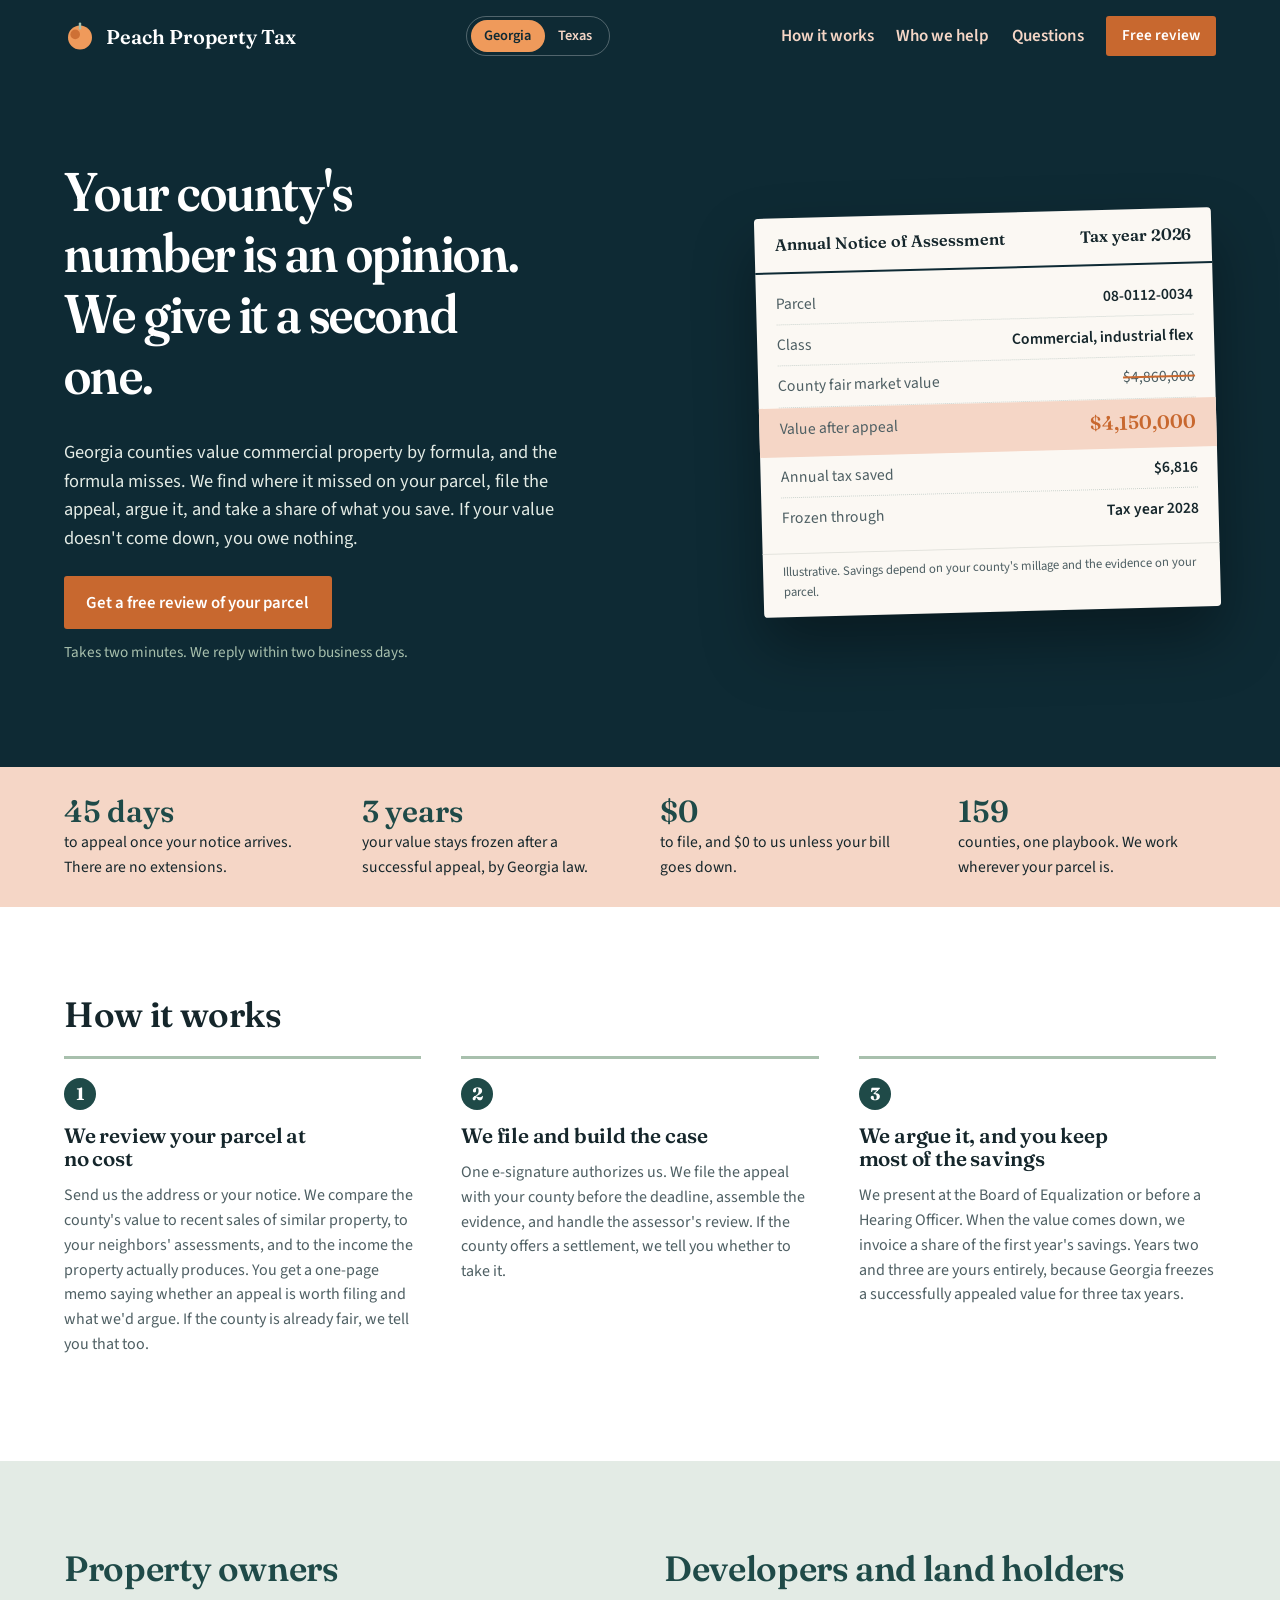
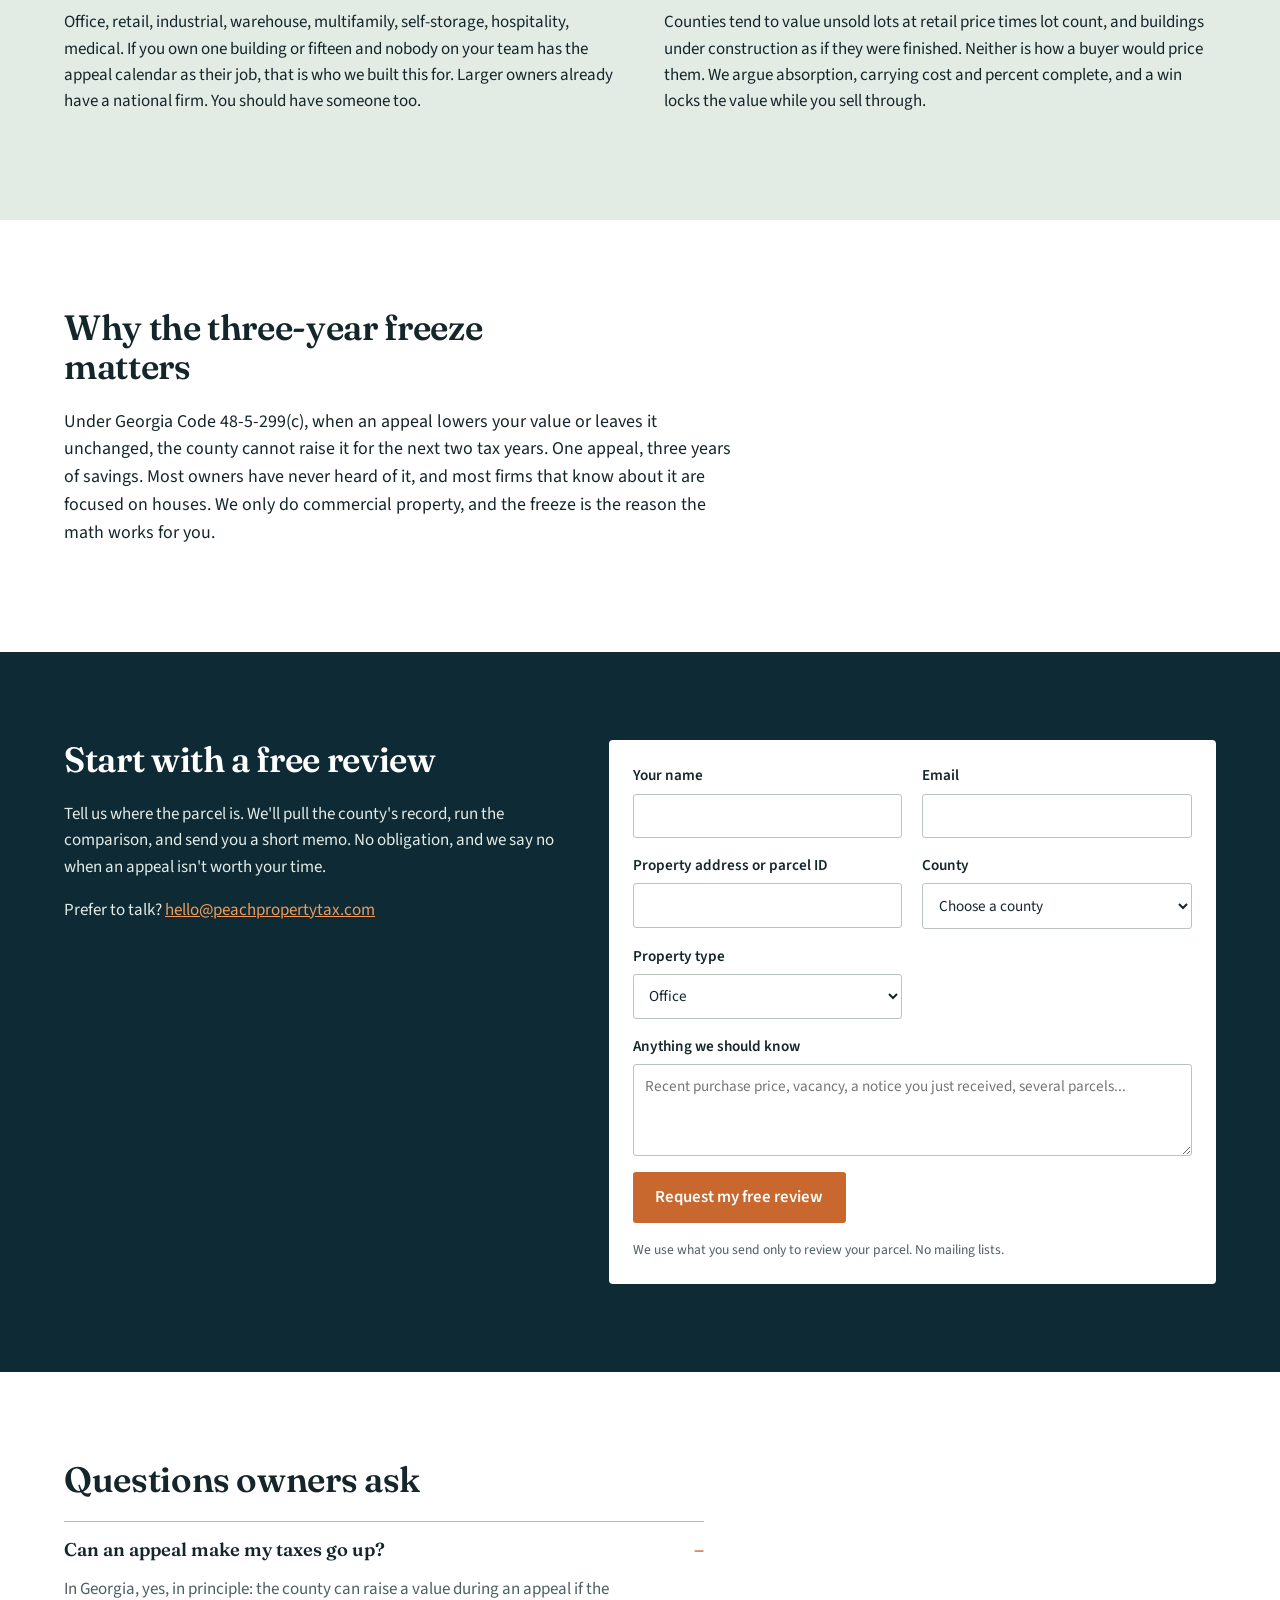
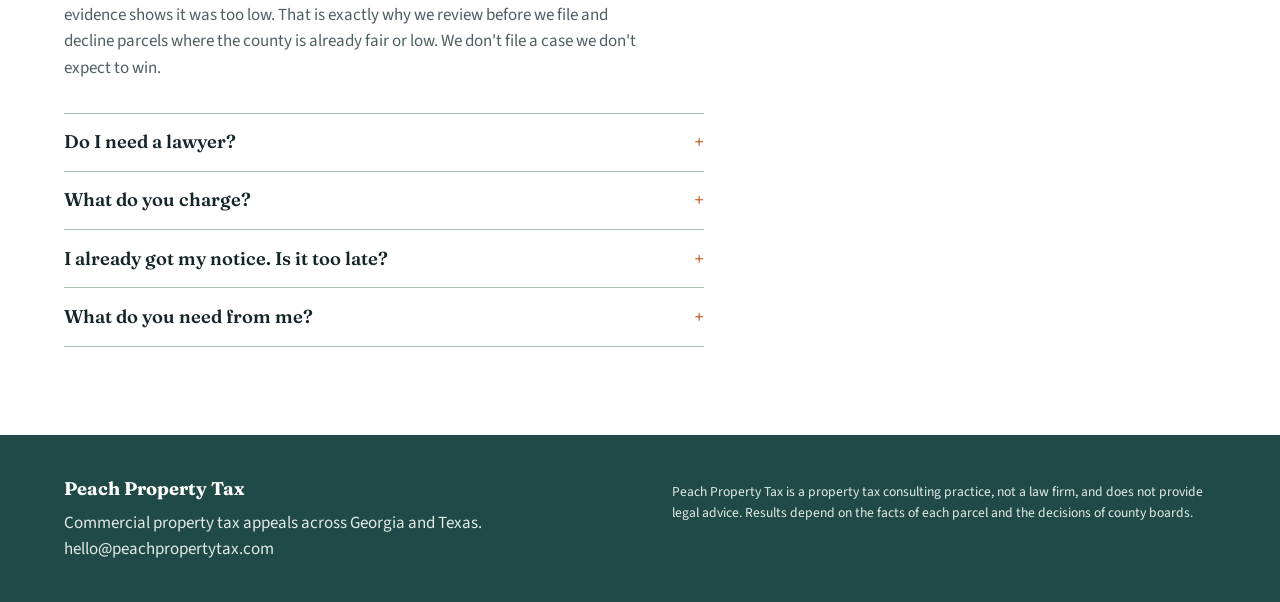
==== georgia/index.html @ 15904413 "Add Texas and a state chooser on the home page The home page now asks the visitor to pick Georgia or" ====
<!doctype html>
<html lang="en">
<head>
<meta charset="utf-8">
<meta name="viewport" content="width=device-width, initial-scale=1">
<title>Peach Property Tax | Commercial property tax appeals in Georgia</title>
<meta name="description" content="We appeal over-assessed commercial property across all 159 Georgia counties. Free review, no fee unless your taxes go down, and a win freezes your value for three years.">
<link rel="canonical" href="https://peachpropertytax.com/georgia/">
<meta property="og:title" content="Peach Property Tax">
<meta property="og:description" content="Commercial property tax appeals in Georgia. No savings, no fee.">
<meta property="og:url" content="https://peachpropertytax.com/georgia/">
<link rel="icon" href="/favicon.svg" type="image/svg+xml">
<link rel="preconnect" href="https://fonts.googleapis.com">
<link rel="preconnect" href="https://fonts.gstatic.com" crossorigin>
<link href="https://fonts.googleapis.com/css2?family=Fraunces:opsz,wght,SOFT@9..144,400;9..144,600;9..144,700,50&family=Source+Sans+3:wght@400;600&display=swap" rel="stylesheet">
<link rel="stylesheet" href="/styles.css">
</head>
<body>

<header class="top">
  <a class="brand" href="/">
    <svg class="mark" viewBox="0 0 40 40" aria-hidden="true"><circle cx="20" cy="22" r="15" fill="#EF9A5B"/><circle cx="14" cy="18" r="6" fill="#C8682F" opacity=".85"/><rect x="18.5" y="3" width="3" height="9" rx="1.5" fill="#A8C0AD"/></svg>
    <span>Peach Property Tax</span>
  </a>
  <p class="state-switch"><span>Georgia</span><a href="/texas/">Texas</a></p>
  <nav>
    <a href="#how">How it works</a>
    <a href="#who">Who we help</a>
    <a href="#faq">Questions</a>
    <a class="btn btn-small" href="#review">Free review</a>
  </nav>
</header>

<main>

<section class="hero">
  <div class="hero-copy">
    <h1>Your county's number is an opinion. We give it a second one.</h1>
    <p class="hero-sub">Georgia counties value commercial property by formula, and the formula misses. We find where it missed on your parcel, file the appeal, argue it, and take a share of what you save. If your value doesn't come down, you owe nothing.</p>
    <div class="hero-actions">
      <a class="btn" href="#review">Get a free review of your parcel</a>
      <span class="hero-note">Takes two minutes. We reply within two business days.</span>
    </div>
  </div>

  <figure class="notice" aria-label="Example: a Georgia assessment notice before and after appeal">
    <div class="notice-head">
      <span>Annual Notice of Assessment</span>
      <span>Tax year 2026</span>
    </div>
    <dl class="notice-body">
      <div><dt>Parcel</dt><dd>08-0112-0034</dd></div>
      <div><dt>Class</dt><dd>Commercial, industrial flex</dd></div>
      <div><dt>County fair market value</dt><dd class="struck">$4,860,000</dd></div>
      <div class="after"><dt>Value after appeal</dt><dd>$4,150,000</dd></div>
      <div><dt>Annual tax saved</dt><dd>$6,816</dd></div>
      <div><dt>Frozen through</dt><dd>Tax year 2028</dd></div>
    </dl>
    <figcaption>Illustrative. Savings depend on your county's millage and the evidence on your parcel.</figcaption>
  </figure>
</section>

<section class="band">
  <ul class="facts">
    <li><strong>45 days</strong><span>to appeal once your notice arrives. There are no extensions.</span></li>
    <li><strong>3 years</strong><span>your value stays frozen after a successful appeal, by Georgia law.</span></li>
    <li><strong>$0</strong><span>to file, and $0 to us unless your bill goes down.</span></li>
    <li><strong>159</strong><span>counties, one playbook. We work wherever your parcel is.</span></li>
  </ul>
</section>

<section id="how" class="how">
  <h2>How it works</h2>
  <ol class="steps">
    <li>
      <h3>We review your parcel at no cost</h3>
      <p>Send us the address or your notice. We compare the county's value to recent sales of similar property, to your neighbors' assessments, and to the income the property actually produces. You get a one-page memo saying whether an appeal is worth filing and what we'd argue. If the county is already fair, we tell you that too.</p>
    </li>
    <li>
      <h3>We file and build the case</h3>
      <p>One e-signature authorizes us. We file the appeal with your county before the deadline, assemble the evidence, and handle the assessor's review. If the county offers a settlement, we tell you whether to take it.</p>
    </li>
    <li>
      <h3>We argue it, and you keep most of the savings</h3>
      <p>We present at the Board of Equalization or before a Hearing Officer. When the value comes down, we invoice a share of the first year's savings. Years two and three are yours entirely, because Georgia freezes a successfully appealed value for three tax years.</p>
    </li>
  </ol>
</section>

<section id="who" class="who">
  <div class="who-col">
    <h2>Property owners</h2>
    <p>Office, retail, industrial, warehouse, multifamily, self-storage, hospitality, medical. If you own one building or fifteen and nobody on your team has the appeal calendar as their job, that is who we built this for. Larger owners already have a national firm. You should have someone too.</p>
  </div>
  <div class="who-col">
    <h2>Developers and land holders</h2>
    <p>Counties tend to value unsold lots at retail price times lot count, and buildings under construction as if they were finished. Neither is how a buyer would price them. We argue absorption, carrying cost and percent complete, and a win locks the value while you sell through.</p>
  </div>
</section>

<section class="freeze">
  <h2>Why the three-year freeze matters</h2>
  <p>Under Georgia Code 48-5-299(c), when an appeal lowers your value or leaves it unchanged, the county cannot raise it for the next two tax years. One appeal, three years of savings. Most owners have never heard of it, and most firms that know about it are focused on houses. We only do commercial property, and the freeze is the reason the math works for you.</p>
</section>

<section id="review" class="review">
  <div class="review-copy">
    <h2>Start with a free review</h2>
    <p>Tell us where the parcel is. We'll pull the county's record, run the comparison, and send you a short memo. No obligation, and we say no when an appeal isn't worth your time.</p>
    <p class="contact">Prefer to talk? <a href="mailto:hello@peachpropertytax.com">hello@peachpropertytax.com</a></p>
  </div>
  <form class="review-form" action="https://docs.google.com/forms/d/e/1FAIpQLSd4EeCjIpzTzG01UMTmD3GytNEbWbRJPGAK2iVNdnaNoaYWnw/formResponse" method="POST">
    <label>Your name <input name="entry.759031593" type="text" autocomplete="name" required></label>
    <label>Email <input name="entry.1476513969" type="email" autocomplete="email" required></label>
    <label>Property address or parcel ID <input name="entry.1258971545" type="text" required></label>
    <label>County
      <select name="entry.128116479" required>
        <option value="" disabled selected>Choose a county</option>
        <option value="Barrow, GA">Barrow</option><option value="Bartow, GA">Bartow</option><option value="Bibb, GA">Bibb</option><option value="Chatham, GA">Chatham</option><option value="Cherokee, GA">Cherokee</option><option value="Clarke, GA">Clarke</option><option value="Clayton, GA">Clayton</option><option value="Cobb, GA">Cobb</option><option value="Columbia, GA">Columbia</option><option value="Coweta, GA">Coweta</option><option value="DeKalb, GA">DeKalb</option><option value="Douglas, GA">Douglas</option><option value="Fayette, GA">Fayette</option><option value="Forsyth, GA">Forsyth</option><option value="Fulton, GA">Fulton</option><option value="Gwinnett, GA">Gwinnett</option><option value="Hall, GA">Hall</option><option value="Henry, GA">Henry</option><option value="Houston, GA">Houston</option><option value="Jackson, GA">Jackson</option><option value="Lowndes, GA">Lowndes</option><option value="Muscogee, GA">Muscogee</option><option value="Newton, GA">Newton</option><option value="Paulding, GA">Paulding</option><option value="Richmond, GA">Richmond</option><option value="Rockdale, GA">Rockdale</option><option value="Walton, GA">Walton</option><option value="Another county, GA">Another Georgia county</option>
      </select>
    </label>
    <label>Property type
      <select name="entry.396537001">
        <option>Office</option><option>Retail</option><option>Industrial or warehouse</option><option>Multifamily</option><option>Self-storage</option><option>Hospitality</option><option>Medical</option><option>Land or lots</option><option>Under construction</option><option>Other</option>
      </select>
    </label>
    <label class="full">Anything we should know <textarea name="entry.1347741047" rows="3" placeholder="Recent purchase price, vacancy, a notice you just received, several parcels..."></textarea></label>
    <button class="btn" type="submit">Request my free review</button>
    <p class="fine">We use what you send only to review your parcel. No mailing lists.</p>
  </form>
</section>

<section id="faq" class="faq">
  <h2>Questions owners ask</h2>
  <details open>
    <summary>Can an appeal make my taxes go up?</summary>
    <p>In Georgia, yes, in principle: the county can raise a value during an appeal if the evidence shows it was too low. That is exactly why we review before we file and decline parcels where the county is already fair or low. We don't file a case we don't expect to win.</p>
  </details>
  <details>
    <summary>Do I need a lawyer?</summary>
    <p>Not for the appeal. Georgia lets a non-attorney represent you before the Board of Tax Assessors, the Board of Equalization and a Hearing Officer, which is where almost every commercial appeal is resolved. If a case is worth taking to Superior Court, we refer it to counsel we work with.</p>
  </details>
  <details>
    <summary>What do you charge?</summary>
    <p>A percentage of the tax you save in the first year after the appeal, invoiced when your reduced bill is confirmed. Nothing up front, and nothing if the value doesn't come down. The percentage is set in your engagement letter before we file.</p>
  </details>
  <details>
    <summary>I already got my notice. Is it too late?</summary>
    <p>You have 45 days from the date printed on the notice. Send it to us today and we will tell you the deadline and whether there is enough time. If the window has closed, we put your parcel on our list for next year's notice.</p>
  </details>
  <details>
    <summary>What do you need from me?</summary>
    <p>For the review, just the address. If you engage us, one e-signature, and for income-producing property a rent roll and the last twelve months of operating statements help us build the strongest case. We handle the rest.</p>
  </details>
</section>

</main>

<footer class="foot">
  <div>
    <strong>Peach Property Tax</strong>
    <p>Commercial property tax appeals across Georgia and Texas.<br>hello@peachpropertytax.com</p>
  </div>
  <p class="foot-legal">Peach Property Tax is a property tax consulting practice, not a law firm, and does not provide legal advice. Results depend on the facts of each parcel and the decisions of county boards.</p>
</footer>


<script src="/form.js" defer></script>
</body>
</html>
---- styles.css ----
:root {
  --navy: #0E2A34;
  --teal: #1F4A48;
  --sage: #A8C0AD;
  --sage-light: #E3EBE5;
  --blush: #F5D6C6;
  --peach: #EF9A5B;
  --orange: #C8682F;
  --paper: #FFFFFF;
  --ink: #15262B;
  --ink-soft: #4E5F63;
  --display: "Fraunces", Georgia, serif;
  --text: "Source Sans 3", "Helvetica Neue", Arial, sans-serif;
  --measure: 36rem;
  --gutter: clamp(1.25rem, 5vw, 4.5rem);
}

* { box-sizing: border-box; }
html { scroll-behavior: smooth; }
@media (prefers-reduced-motion: reduce) { html { scroll-behavior: auto; } }

body {
  margin: 0;
  font-family: var(--text);
  font-size: 1.0625rem;
  line-height: 1.55;
  color: var(--ink);
  background: var(--paper);
}

h1, h2, h3 { font-family: var(--display); font-weight: 600; line-height: 1.12; margin: 0 0 .6em; letter-spacing: -0.01em; }
h1 { font-size: clamp(2.1rem, 4.6vw, 3.4rem); font-variation-settings: "SOFT" 50, "opsz" 144; }
h2 { font-size: clamp(1.6rem, 3vw, 2.2rem); }
h3 { font-size: 1.3rem; }
p { margin: 0 0 1em; max-width: var(--measure); }
a { color: var(--teal); }
a:focus-visible, button:focus-visible, input:focus-visible, select:focus-visible, textarea:focus-visible, summary:focus-visible {
  outline: 3px solid var(--peach); outline-offset: 2px;
}

.btn {
  display: inline-block;
  background: var(--orange);
  color: #fff;
  text-decoration: none;
  font-weight: 600;
  padding: .85rem 1.4rem;
  border: 0;
  border-radius: 3px;
  font-family: var(--text);
  font-size: 1.05rem;
  cursor: pointer;
}
.btn:hover { background: #B35A26; }
.btn-small { padding: .5rem 1rem; font-size: .95rem; }

/* header */
.top {
  display: flex; align-items: center; justify-content: space-between; gap: 1rem; flex-wrap: wrap;
  padding: 1rem var(--gutter);
  background: var(--navy);
}
.brand { display: flex; align-items: center; gap: .6rem; color: #fff; text-decoration: none; font-family: var(--display); font-weight: 600; font-size: 1.25rem; }
.mark { width: 32px; height: 32px; }
.top nav { display: flex; align-items: center; gap: 1.4rem; }
.top nav a { color: var(--blush); text-decoration: none; font-weight: 600; }
.top nav a.btn { color: #fff; }

/* hero */
.hero {
  background: var(--navy);
  color: #fff;
  padding: clamp(2.5rem, 7vw, 6rem) var(--gutter) clamp(3rem, 8vw, 7rem);
  display: grid;
  grid-template-columns: minmax(0, 1.15fr) minmax(0, .85fr);
  gap: clamp(2rem, 6vw, 6rem);
  align-items: center;
}
.hero h1 { color: #fff; max-width: 14ch; }
.hero-sub { color: var(--sage-light); font-size: 1.15rem; max-width: 34rem; }
.hero-actions { display: flex; flex-direction: column; gap: .7rem; align-items: flex-start; margin-top: 1.5rem; }
.hero-note { color: var(--sage); font-size: .95rem; }

/* the notice */
.notice {
  margin: 0;
  background: #FBF8F3;
  color: var(--ink);
  border-radius: 4px;
  box-shadow: 0 30px 60px rgba(0,0,0,.35);
  transform: rotate(-1.5deg);
  font-size: .98rem;
}
.notice-head {
  display: flex; justify-content: space-between; gap: 1rem;
  padding: .9rem 1.25rem;
  border-bottom: 2px solid var(--navy);
  font-family: var(--display); font-weight: 600; font-size: 1.02rem;
}
.notice-body { margin: 0; padding: .6rem 1.25rem .9rem; }
.notice-body > div { display: flex; justify-content: space-between; gap: 1rem; padding: .5rem 0; border-bottom: 1px dotted #CBD3CE; }
.notice-body > div:last-child { border-bottom: 0; }
.notice-body dt { color: var(--ink-soft); }
.notice-body dd { margin: 0; font-weight: 600; font-variant-numeric: tabular-nums; }
.notice-body .struck { text-decoration: line-through; text-decoration-color: var(--orange); text-decoration-thickness: 2px; color: var(--ink-soft); font-weight: 400; }
.notice-body .after { background: var(--blush); margin: 0 -1.25rem; padding: .6rem 1.25rem; border-bottom: 0; }
.notice-body .after dd { color: var(--orange); font-size: 1.2rem; font-family: var(--display); }
.notice figcaption { padding: .6rem 1.25rem .9rem; font-size: .8rem; color: var(--ink-soft); border-top: 1px solid #E3E3DD; }

/* facts band */
.band { background: var(--blush); padding: 1.75rem var(--gutter); }
.facts { list-style: none; margin: 0; padding: 0; display: grid; grid-template-columns: repeat(4, 1fr); gap: 1.5rem 2.5rem; }
.facts li { display: flex; flex-direction: column; gap: .15rem; }
.facts strong { font-family: var(--display); font-size: 1.9rem; font-weight: 600; color: var(--teal); line-height: 1.1; }
.facts span { color: var(--ink); font-size: .98rem; }

/* how */
.how { padding: clamp(3rem, 7vw, 5.5rem) var(--gutter); }
.steps { list-style: none; margin: 0; padding: 0; counter-reset: step; display: grid; grid-template-columns: repeat(3, 1fr); gap: 2.5rem; }
.steps li { counter-increment: step; border-top: 3px solid var(--sage); padding-top: 1.2rem; position: relative; }
.steps li::before {
  content: counter(step);
  font-family: var(--display); font-weight: 700; font-size: 1.1rem;
  color: #fff; background: var(--teal);
  width: 2rem; height: 2rem; border-radius: 50%;
  display: inline-flex; align-items: center; justify-content: center;
  margin-bottom: .9rem;
}
.steps h3 { max-width: 18ch; }
.steps p { color: var(--ink-soft); font-size: 1rem; }

/* who */
.who { background: var(--sage-light); padding: clamp(3rem, 7vw, 5.5rem) var(--gutter); display: grid; grid-template-columns: 1fr 1fr; gap: 3rem; }
.who h2 { color: var(--teal); }

/* freeze */
.freeze { padding: clamp(3rem, 7vw, 5.5rem) var(--gutter); }
.freeze h2 { max-width: 22ch; }
.freeze p { max-width: 42rem; font-size: 1.12rem; }

/* review */
.review { background: var(--navy); color: #fff; padding: clamp(3rem, 7vw, 5.5rem) var(--gutter); display: grid; grid-template-columns: minmax(0, .9fr) minmax(0, 1.1fr); gap: 3rem; align-items: start; }
.review h2 { color: #fff; }
.review p { color: var(--sage-light); }
.review .contact a { color: var(--peach); }
.review-form { display: grid; grid-template-columns: 1fr 1fr; gap: 1rem 1.25rem; background: #fff; color: var(--ink); padding: 1.5rem; border-radius: 4px; }
.review-form label { display: flex; flex-direction: column; gap: .35rem; font-weight: 600; font-size: .95rem; }
.review-form .full { grid-column: 1 / -1; }
.review-form input, .review-form select, .review-form textarea {
  font: inherit; font-weight: 400; padding: .6rem .7rem; border: 1px solid #B9C4BE; border-radius: 3px; background: #fff; color: var(--ink);
}
.review-form textarea { resize: vertical; }
.review-form .btn { grid-column: 1 / -1; justify-self: start; }
.review-form .fine { grid-column: 1 / -1; font-size: .85rem; color: var(--ink-soft); margin: 0; }
.review-done { background: #fff; color: var(--ink); padding: 1.5rem; border-radius: 4px; }
.review-done h3 { font-family: var(--display); font-size: 1.35rem; margin: 0 0 .5rem; }
.review-done p { color: var(--ink-soft); margin: 0; }
.review-done a { color: var(--orange); }

/* faq */
.faq { padding: clamp(3rem, 7vw, 5.5rem) var(--gutter); max-width: 48rem; }
.faq details { border-top: 1px solid var(--sage); padding: .9rem 0; }
.faq details:last-child { border-bottom: 1px solid var(--sage); }
.faq summary { cursor: pointer; font-family: var(--display); font-weight: 600; font-size: 1.15rem; list-style: none; display: flex; justify-content: space-between; gap: 1rem; }
.faq summary::-webkit-details-marker { display: none; }
.faq summary::after { content: "+"; color: var(--orange); font-weight: 700; }
.faq details[open] summary::after { content: "\2013"; }
.faq details p { margin-top: .7rem; color: var(--ink-soft); }

/* footer */
.foot { background: var(--teal); color: #fff; padding: 2.5rem var(--gutter); display: flex; justify-content: space-between; gap: 2rem; flex-wrap: wrap; }
.foot strong { font-family: var(--display); font-size: 1.15rem; }
.foot p { color: var(--sage-light); margin: .4rem 0 0; }
.foot-legal { max-width: 34rem; font-size: .85rem; }

@media (max-width: 860px) {
  .hero, .who, .review { grid-template-columns: 1fr; }
  .hero h1 { max-width: none; }
  .notice { transform: none; margin-top: 1rem; }
  .facts { grid-template-columns: 1fr 1fr; }
  .steps { grid-template-columns: 1fr; }
  .review-form { grid-template-columns: 1fr; }
  .top nav { gap: 1rem; font-size: .95rem; }
}
@media (max-width: 480px) {
  .facts { grid-template-columns: 1fr; }
  .top nav a:not(.btn) { display: none; }
}

/* state switch (state pages) */
.state-switch { margin: 0; display: inline-flex; border: 1px solid rgba(255,255,255,.28); border-radius: 999px; padding: .2rem; font-size: .9rem; font-weight: 600; }
.state-switch span, .state-switch a { padding: .3rem .85rem; border-radius: 999px; text-decoration: none; }
.state-switch span { background: var(--peach); color: var(--navy); }
.state-switch a { color: var(--blush); }
.state-switch a:hover { color: #fff; }
.hero h1.wide { max-width: 17ch; }

/* state chooser (home) */
.choose { background: var(--navy); color: #fff; padding: clamp(2.5rem, 7vw, 6rem) var(--gutter) clamp(3rem, 8vw, 6rem); }
.choose h1 { color: #fff; max-width: 18ch; }
.choose .hero-sub { max-width: 40rem; }
.states { display: grid; grid-template-columns: 1fr 1fr; gap: clamp(1.5rem, 4vw, 3rem); margin-top: clamp(2rem, 5vw, 3.5rem); }
.state { background: #FBF8F3; color: var(--ink); border-radius: 4px; padding: clamp(1.4rem, 3vw, 2rem); display: flex; flex-direction: column; box-shadow: 0 30px 60px rgba(0,0,0,.35); }
.state-kicker { margin: 0 0 .4rem; font-size: .85rem; letter-spacing: .1em; text-transform: uppercase; color: var(--orange); font-weight: 600; }
.state h2 { color: var(--teal); font-size: clamp(1.5rem, 2.4vw, 1.9rem); margin-bottom: .6rem; }
.state ul { list-style: none; margin: 0 0 1.5rem; padding: 0; display: grid; gap: .45rem; color: var(--ink-soft); }
.state li { padding-left: 1.1rem; position: relative; }
.state li::before { content: ""; position: absolute; left: 0; top: .65em; width: .5rem; height: .5rem; border-radius: 50%; background: var(--peach); }
.state-actions { margin-top: auto; display: flex; flex-wrap: wrap; align-items: center; gap: .6rem 1.25rem; }
.state-link { color: var(--teal); font-weight: 600; }
@media (max-width: 860px) {
  .states { grid-template-columns: 1fr; }
  .top { row-gap: .75rem; }
}
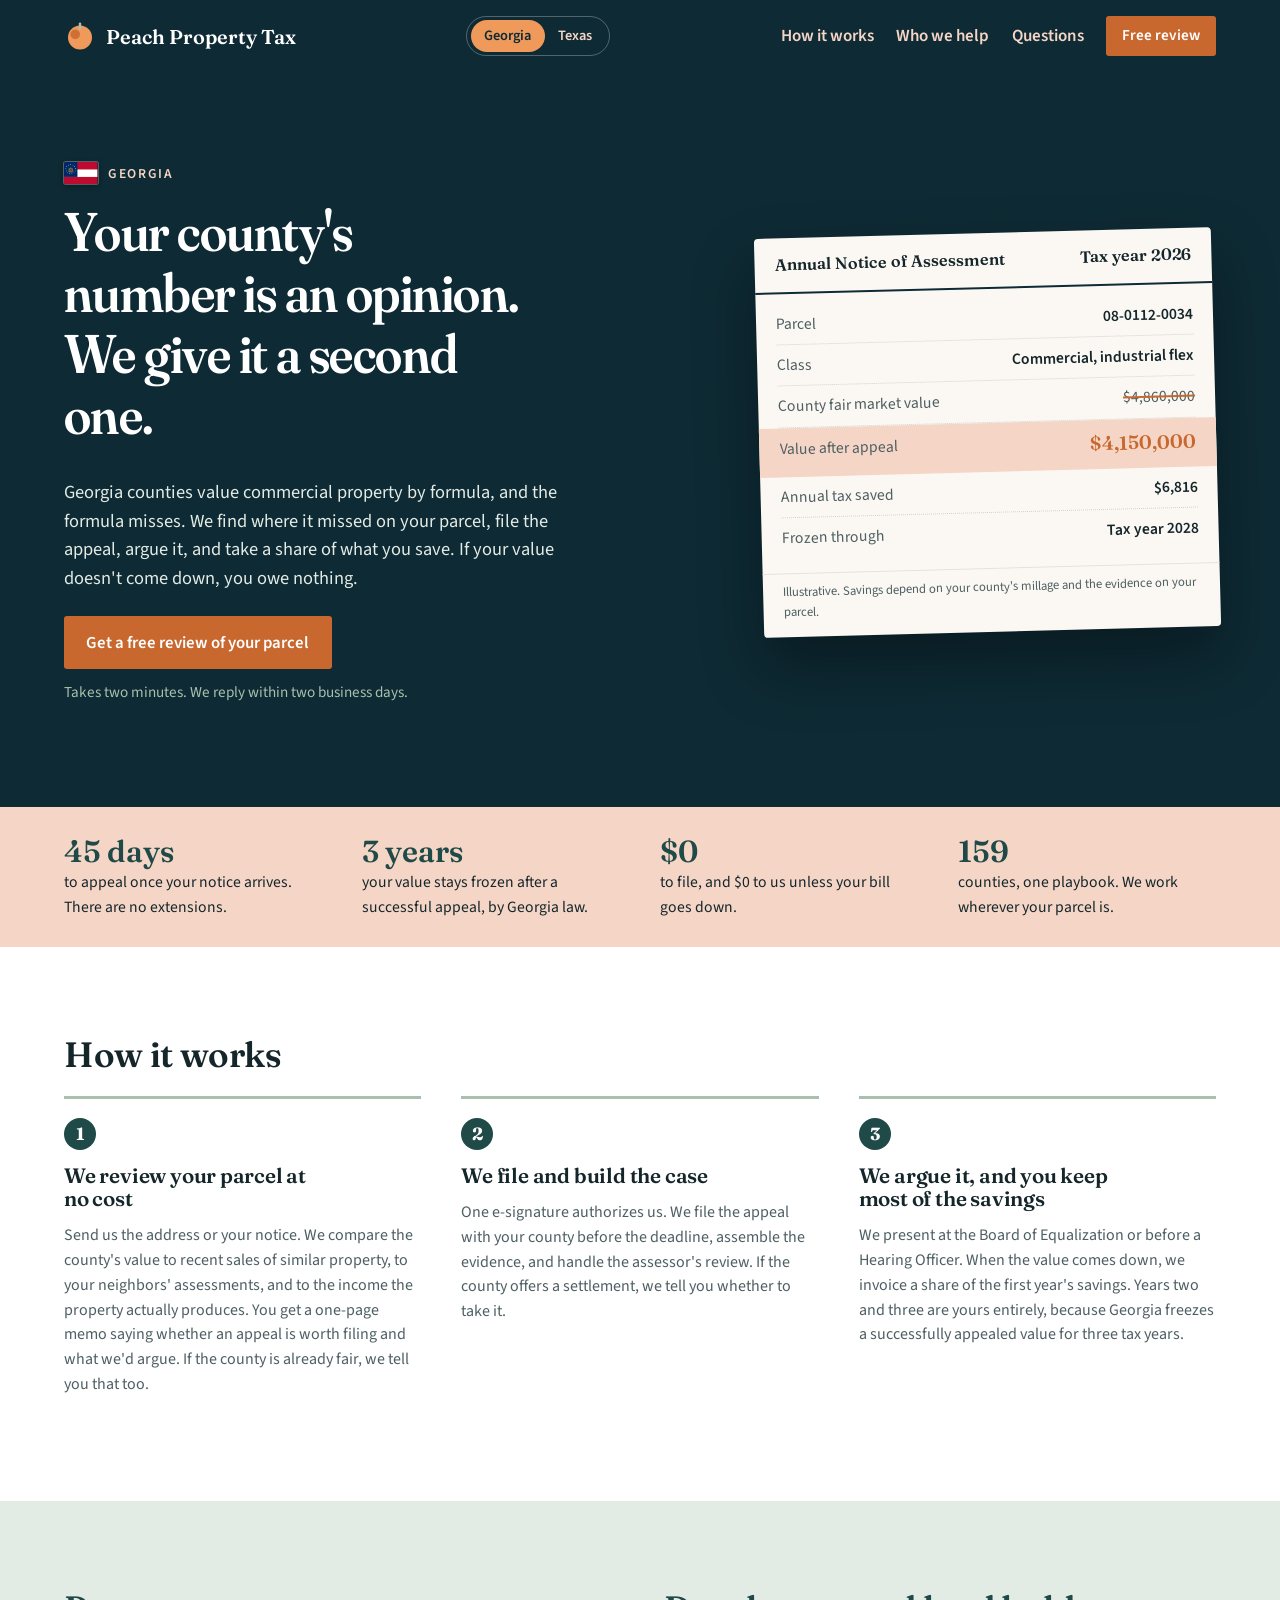
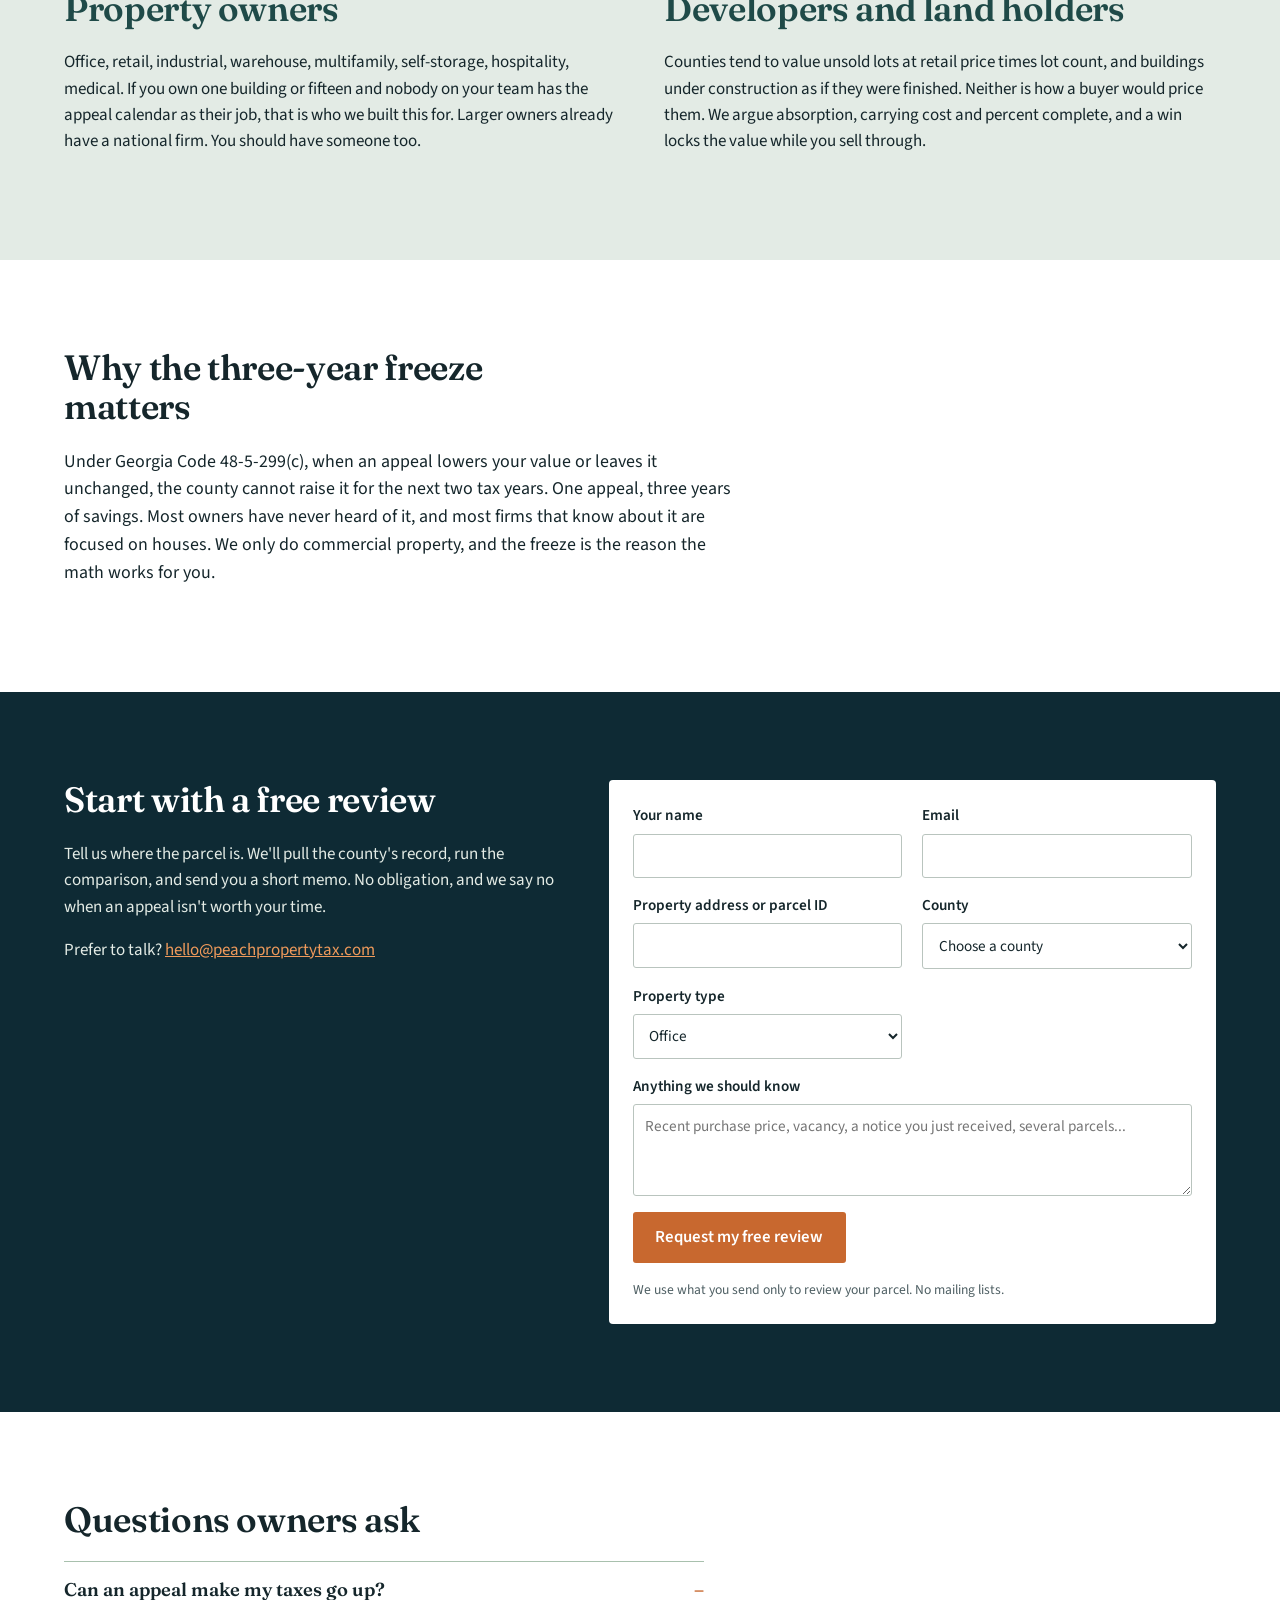
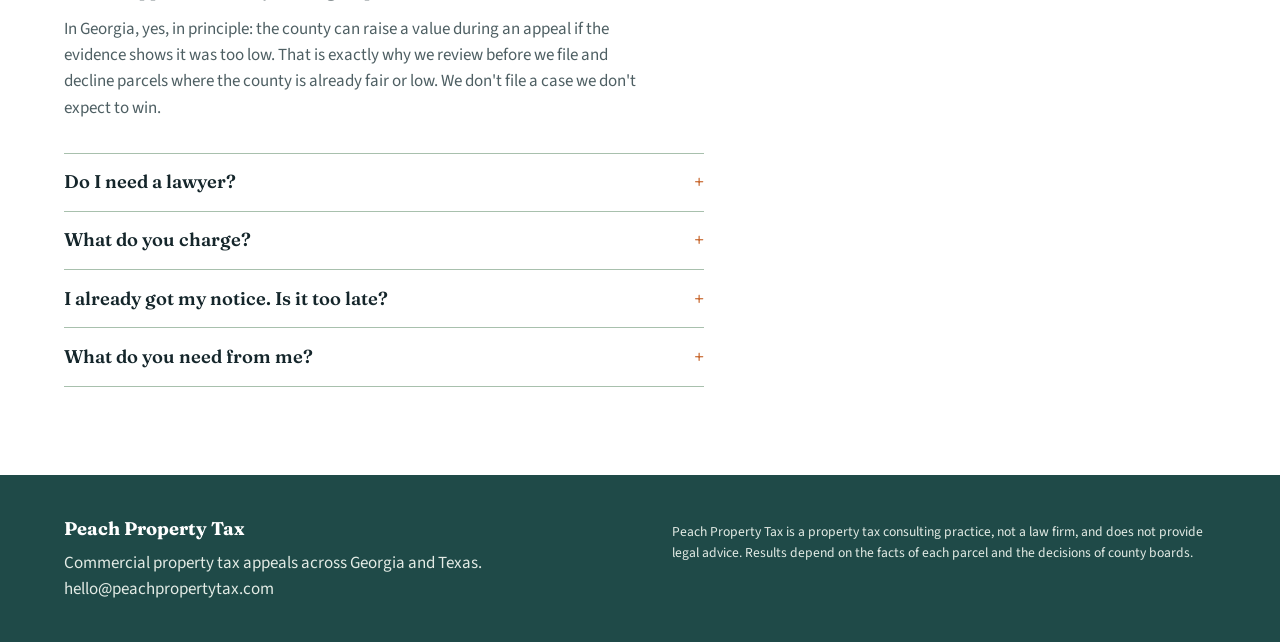
==== commit c165e1f5: "Add state flags to the home cards and state page heroes Georgia and Texas flags drawn as a small SVG" ====
--- a/georgia/index.html
+++ b/georgia/index.html
@@ -35,6 +35,7 @@
 
 <section class="hero">
   <div class="hero-copy">
+    <p class="hero-eyebrow"><svg class="flag" aria-hidden="true" focusable="false"><use href="/flags.svg#ga"></use></svg><span>Georgia</span></p>
     <h1>Your county's number is an opinion. We give it a second one.</h1>
     <p class="hero-sub">Georgia counties value commercial property by formula, and the formula misses. We find where it missed on your parcel, file the appeal, argue it, and take a share of what you save. If your value doesn't come down, you owe nothing.</p>
     <div class="hero-actions">
@@ -110,13 +111,14 @@
     <p class="contact">Prefer to talk? <a href="mailto:hello@peachpropertytax.com">hello@peachpropertytax.com</a></p>
   </div>
   <form class="review-form" action="https://docs.google.com/forms/d/e/1FAIpQLSd4EeCjIpzTzG01UMTmD3GytNEbWbRJPGAK2iVNdnaNoaYWnw/formResponse" method="POST">
+    <input type="hidden" name="entry.110931951" value="Georgia">
     <label>Your name <input name="entry.759031593" type="text" autocomplete="name" required></label>
     <label>Email <input name="entry.1476513969" type="email" autocomplete="email" required></label>
     <label>Property address or parcel ID <input name="entry.1258971545" type="text" required></label>
     <label>County
       <select name="entry.128116479" required>
         <option value="" disabled selected>Choose a county</option>
-        <option value="Barrow, GA">Barrow</option><option value="Bartow, GA">Bartow</option><option value="Bibb, GA">Bibb</option><option value="Chatham, GA">Chatham</option><option value="Cherokee, GA">Cherokee</option><option value="Clarke, GA">Clarke</option><option value="Clayton, GA">Clayton</option><option value="Cobb, GA">Cobb</option><option value="Columbia, GA">Columbia</option><option value="Coweta, GA">Coweta</option><option value="DeKalb, GA">DeKalb</option><option value="Douglas, GA">Douglas</option><option value="Fayette, GA">Fayette</option><option value="Forsyth, GA">Forsyth</option><option value="Fulton, GA">Fulton</option><option value="Gwinnett, GA">Gwinnett</option><option value="Hall, GA">Hall</option><option value="Henry, GA">Henry</option><option value="Houston, GA">Houston</option><option value="Jackson, GA">Jackson</option><option value="Lowndes, GA">Lowndes</option><option value="Muscogee, GA">Muscogee</option><option value="Newton, GA">Newton</option><option value="Paulding, GA">Paulding</option><option value="Richmond, GA">Richmond</option><option value="Rockdale, GA">Rockdale</option><option value="Walton, GA">Walton</option><option value="Another county, GA">Another Georgia county</option>
+        <option>Barrow</option><option>Bartow</option><option>Bibb</option><option>Chatham</option><option>Cherokee</option><option>Clarke</option><option>Clayton</option><option>Cobb</option><option>Columbia</option><option>Coweta</option><option>DeKalb</option><option>Douglas</option><option>Fayette</option><option>Forsyth</option><option>Fulton</option><option>Gwinnett</option><option>Hall</option><option>Henry</option><option>Houston</option><option>Jackson</option><option>Lowndes</option><option>Muscogee</option><option>Newton</option><option>Paulding</option><option>Richmond</option><option>Rockdale</option><option>Walton</option><option>Another Georgia county</option>
       </select>
     </label>
     <label>Property type
--- a/styles.css
+++ b/styles.css
@@ -212,3 +212,9 @@
   .states { grid-template-columns: 1fr; }
   .top { row-gap: .75rem; }
 }
+
+/* state flags */
+.flag { width: 2.1rem; height: 1.4rem; flex: none; border-radius: 2px; box-shadow: 0 0 0 1px rgba(21,38,43,.14), 0 1px 2px rgba(0,0,0,.12); }
+.state-kicker { display: flex; align-items: center; gap: .65rem; }
+.hero-eyebrow { display: inline-flex; align-items: center; gap: .65rem; margin: 0 0 1.1rem; color: var(--blush); font-size: .85rem; letter-spacing: .12em; text-transform: uppercase; font-weight: 600; }
+.hero-eyebrow .flag { box-shadow: 0 0 0 1px rgba(255,255,255,.28), 0 2px 6px rgba(0,0,0,.35); }
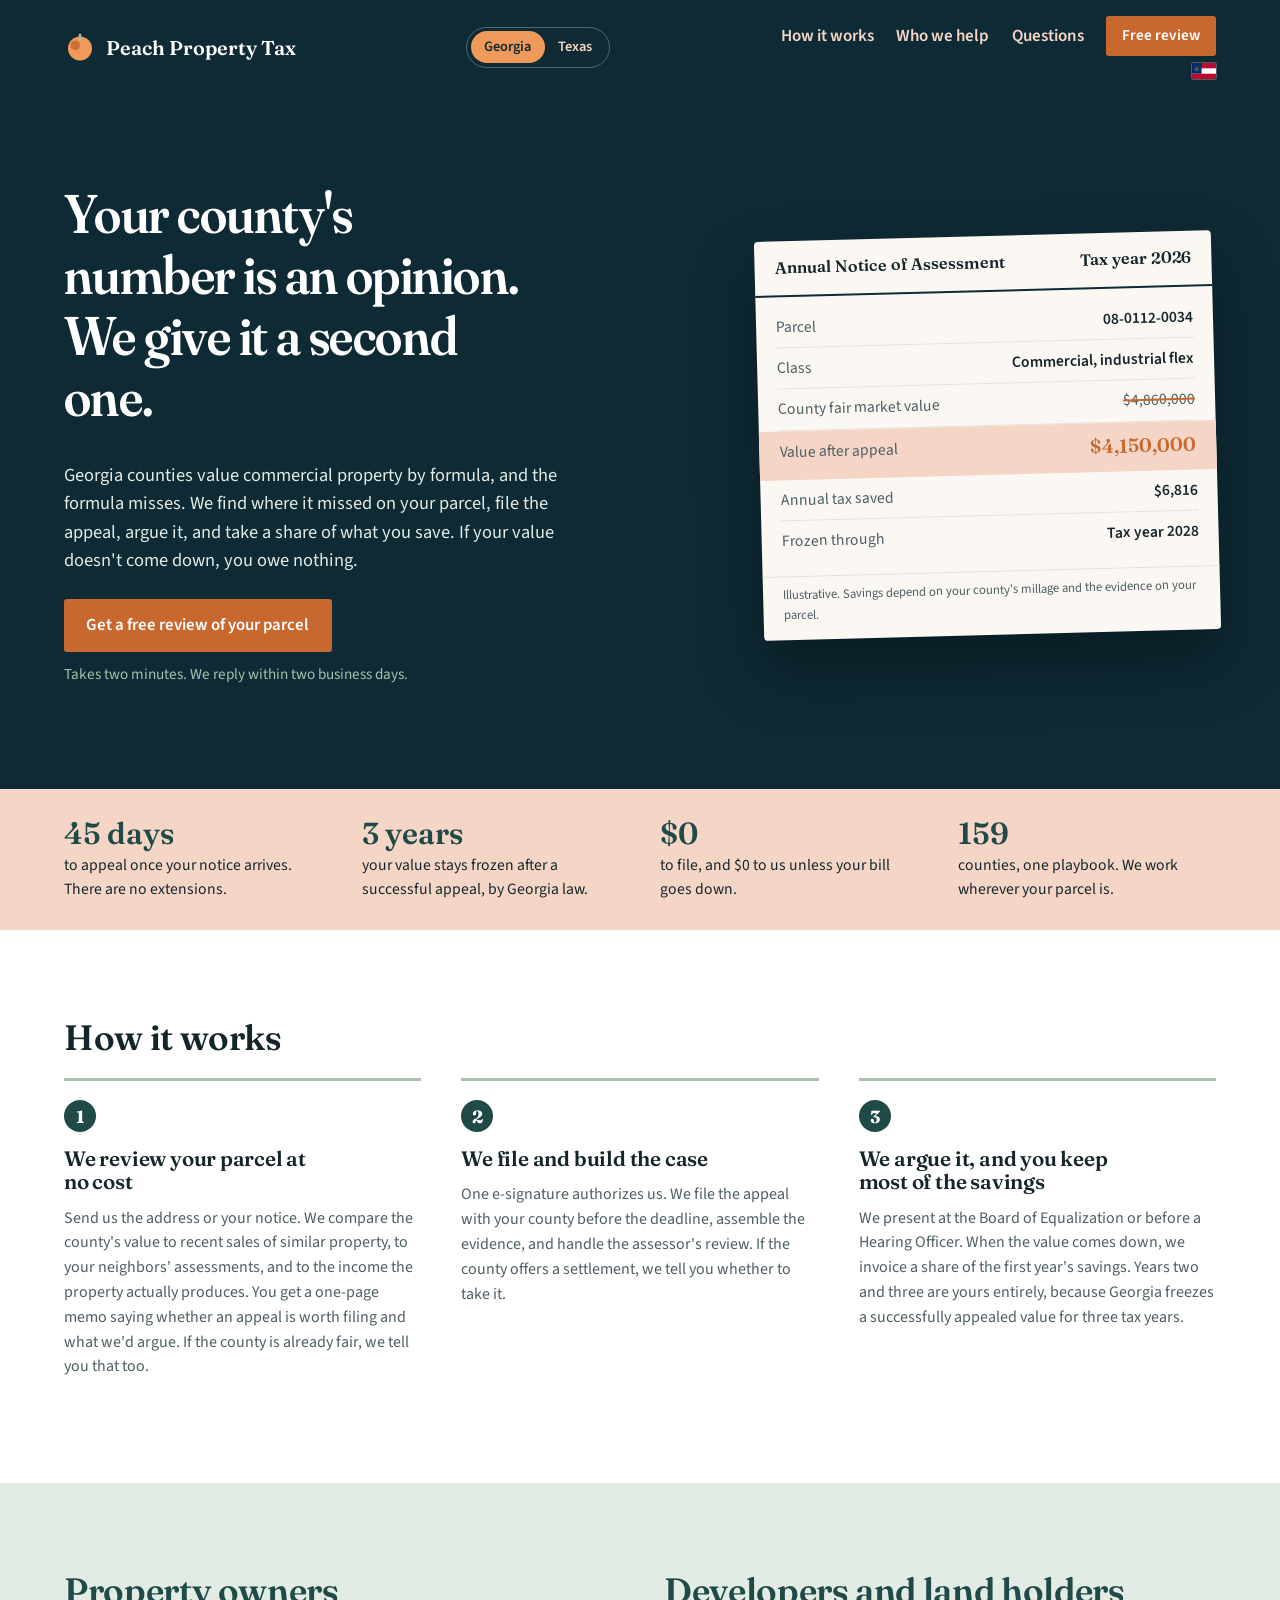
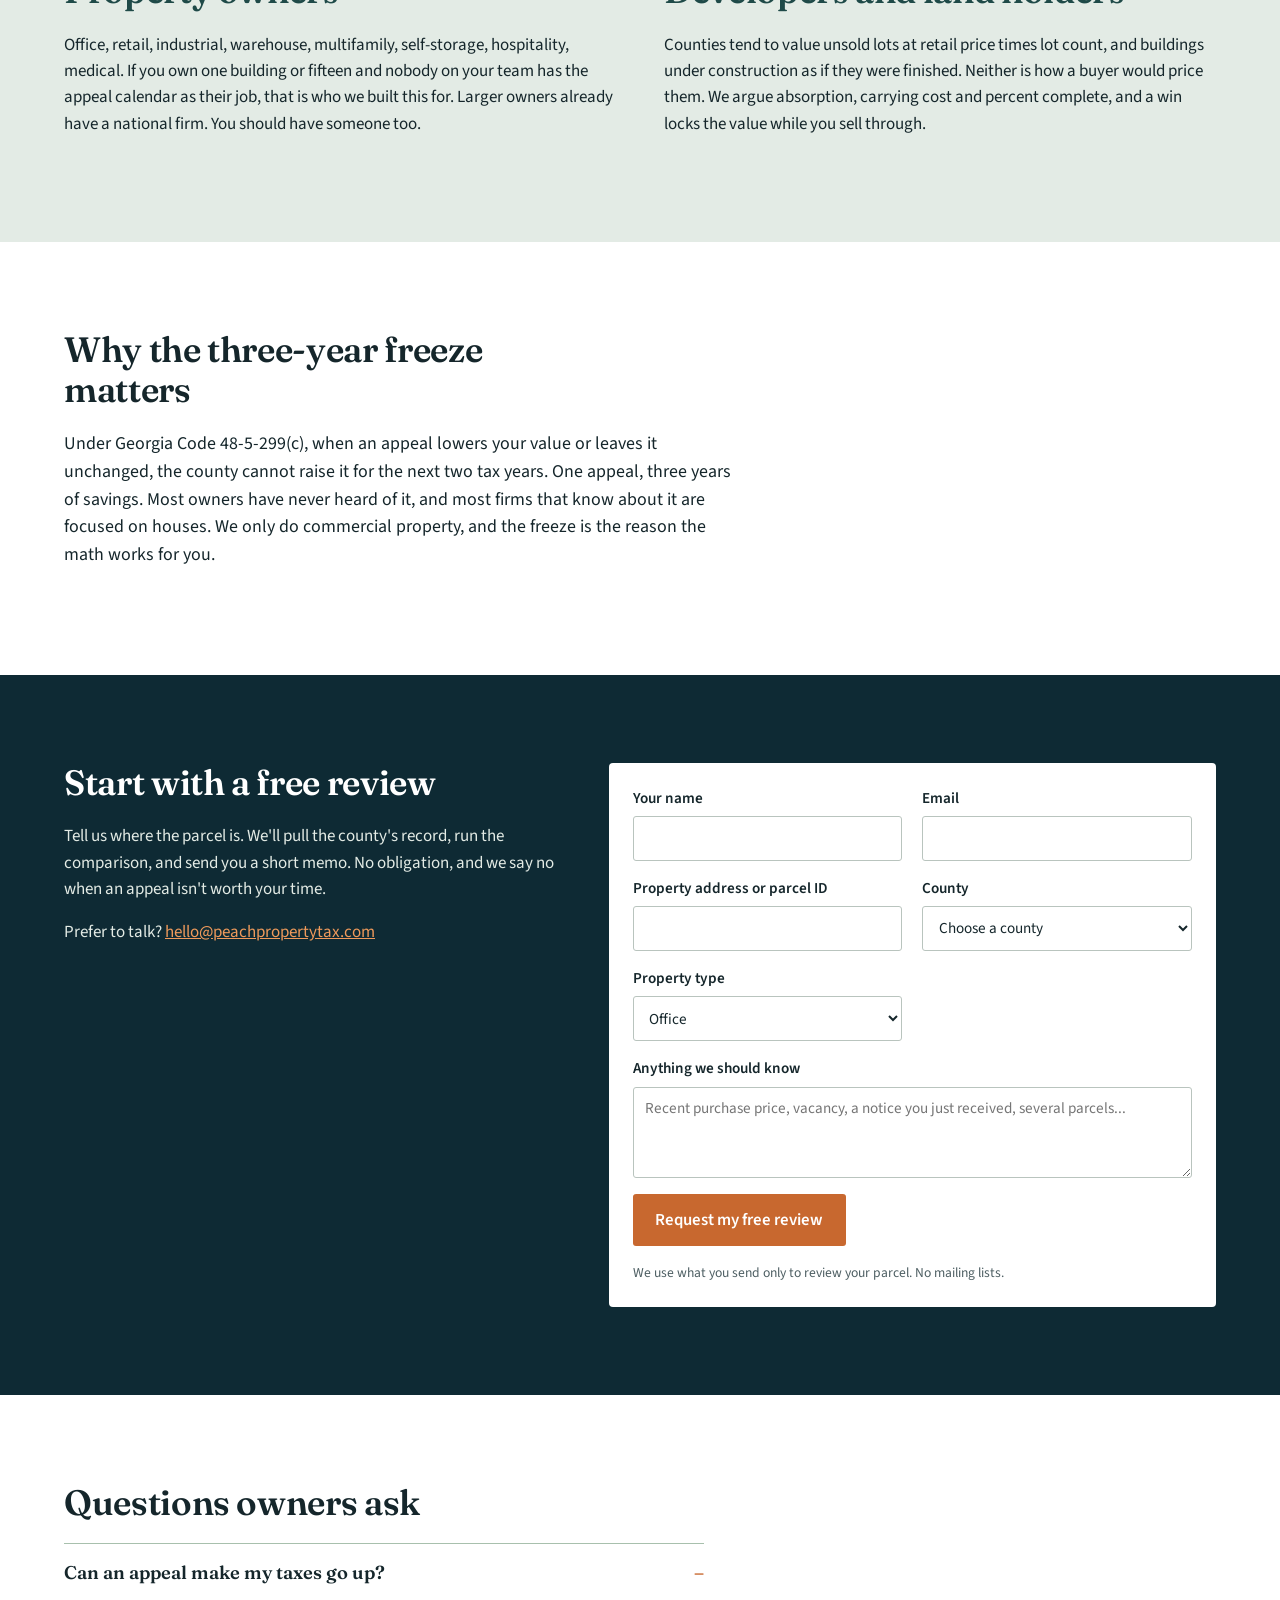
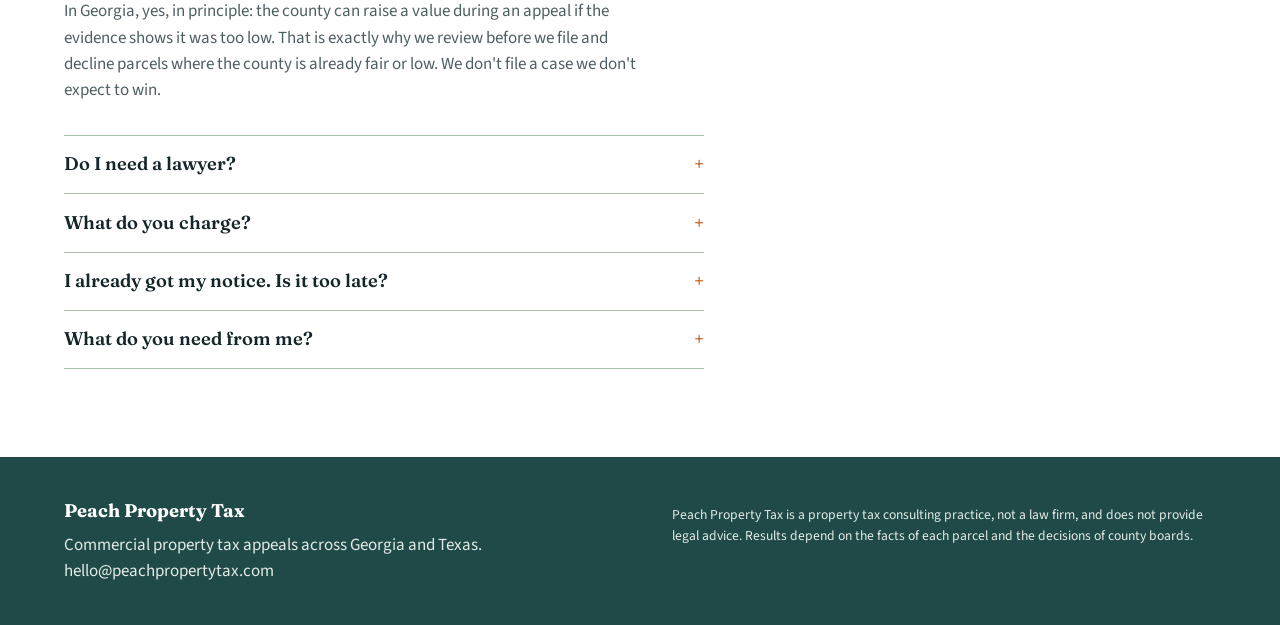
==== commit 41a42ca6: "Tuck the state flag under the header's Free review button On the state pages the flag moves from the" ====
--- a/georgia/index.html
+++ b/georgia/index.html
@@ -23,19 +23,21 @@
     <span>Peach Property Tax</span>
   </a>
   <p class="state-switch"><span>Georgia</span><a href="/texas/">Texas</a></p>
-  <nav>
-    <a href="#how">How it works</a>
-    <a href="#who">Who we help</a>
-    <a href="#faq">Questions</a>
-    <a class="btn btn-small" href="#review">Free review</a>
-  </nav>
+  <div class="top-right">
+    <nav>
+      <a href="#how">How it works</a>
+      <a href="#who">Who we help</a>
+      <a href="#faq">Questions</a>
+      <a class="btn btn-small" href="#review">Free review</a>
+    </nav>
+    <svg class="flag flag-sm" aria-hidden="true" focusable="false"><use href="/flags.svg#ga"></use></svg>
+  </div>
 </header>
 
 <main>
 
 <section class="hero">
   <div class="hero-copy">
-    <p class="hero-eyebrow"><svg class="flag" aria-hidden="true" focusable="false"><use href="/flags.svg#ga"></use></svg><span>Georgia</span></p>
     <h1>Your county's number is an opinion. We give it a second one.</h1>
     <p class="hero-sub">Georgia counties value commercial property by formula, and the formula misses. We find where it missed on your parcel, file the appeal, argue it, and take a share of what you save. If your value doesn't come down, you owe nothing.</p>
     <div class="hero-actions">
--- a/styles.css
+++ b/styles.css
@@ -216,5 +216,5 @@
 /* state flags */
 .flag { width: 2.1rem; height: 1.4rem; flex: none; border-radius: 2px; box-shadow: 0 0 0 1px rgba(21,38,43,.14), 0 1px 2px rgba(0,0,0,.12); }
 .state-kicker { display: flex; align-items: center; gap: .65rem; }
-.hero-eyebrow { display: inline-flex; align-items: center; gap: .65rem; margin: 0 0 1.1rem; color: var(--blush); font-size: .85rem; letter-spacing: .12em; text-transform: uppercase; font-weight: 600; }
-.hero-eyebrow .flag { box-shadow: 0 0 0 1px rgba(255,255,255,.28), 0 2px 6px rgba(0,0,0,.35); }
+.top-right { display: flex; flex-direction: column; align-items: flex-end; gap: .45rem; }
+.flag-sm { width: 1.5rem; height: 1rem; box-shadow: 0 0 0 1px rgba(255,255,255,.25); }
